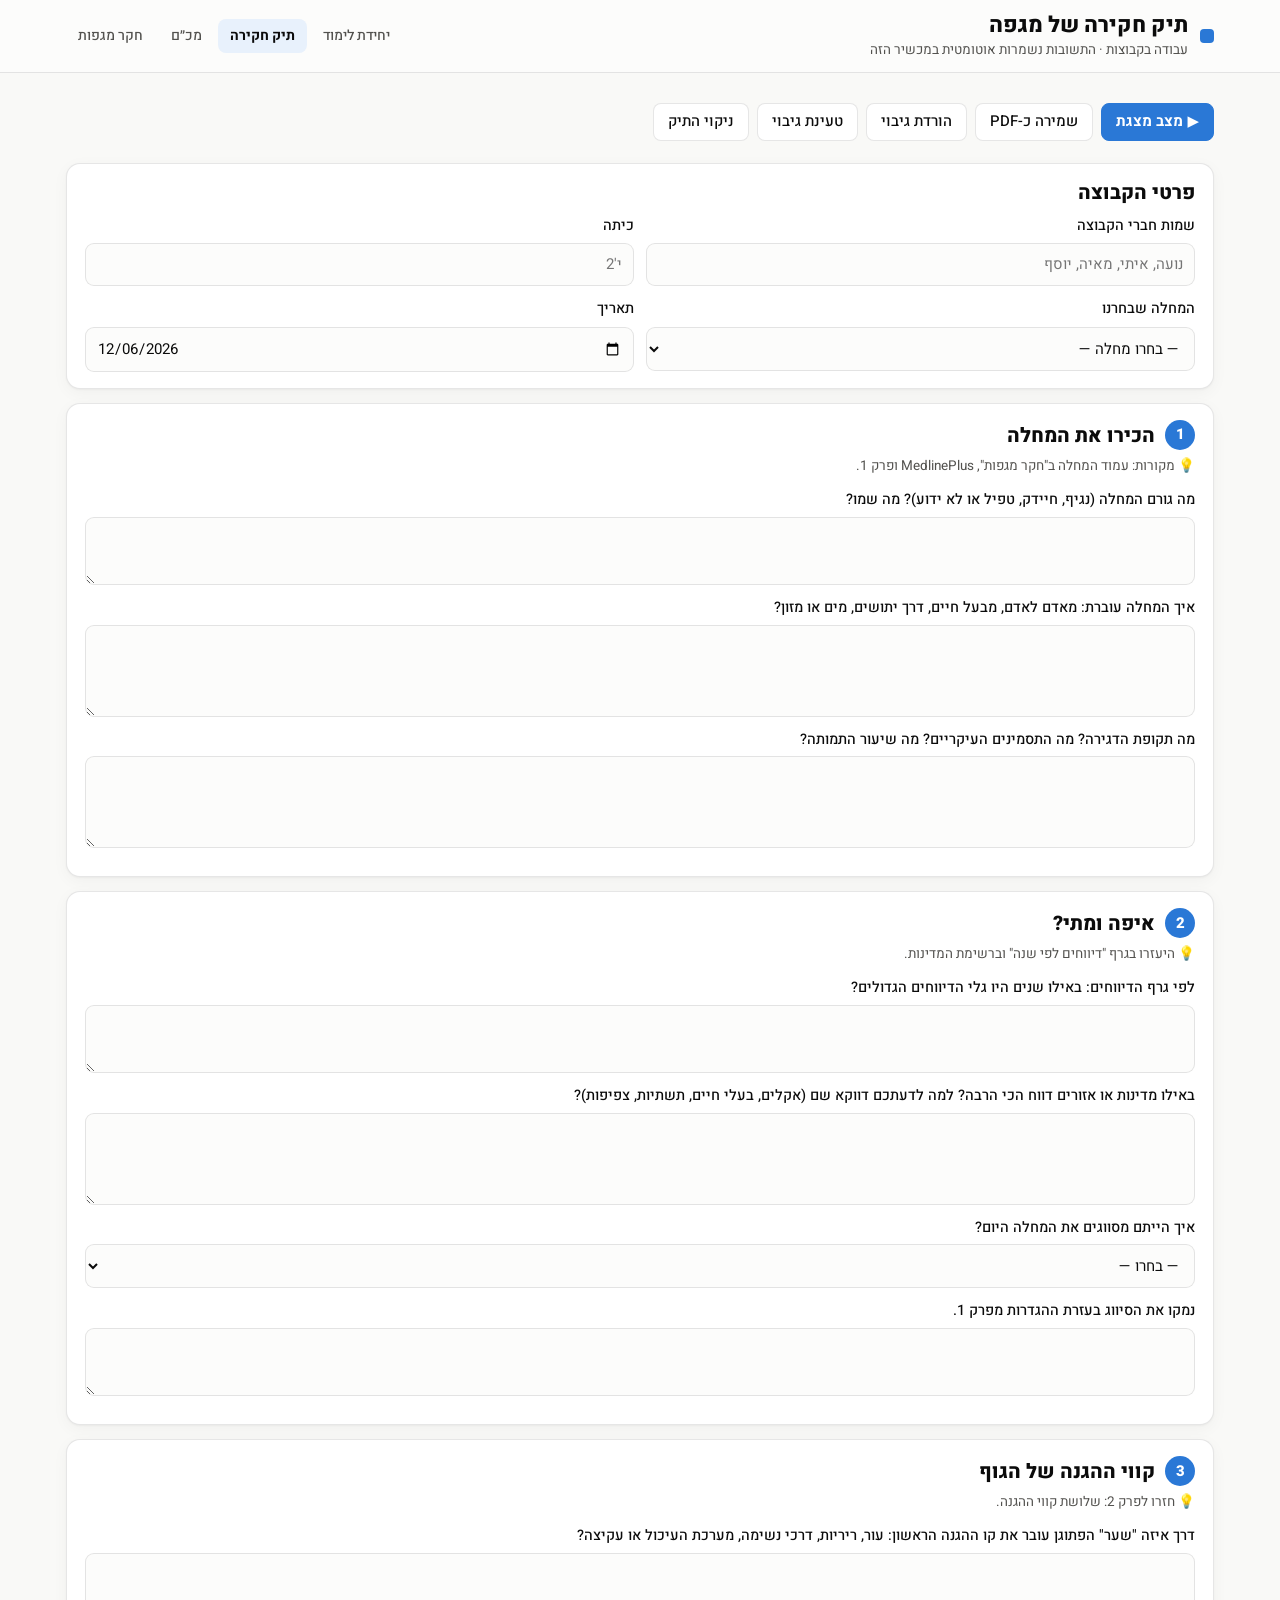
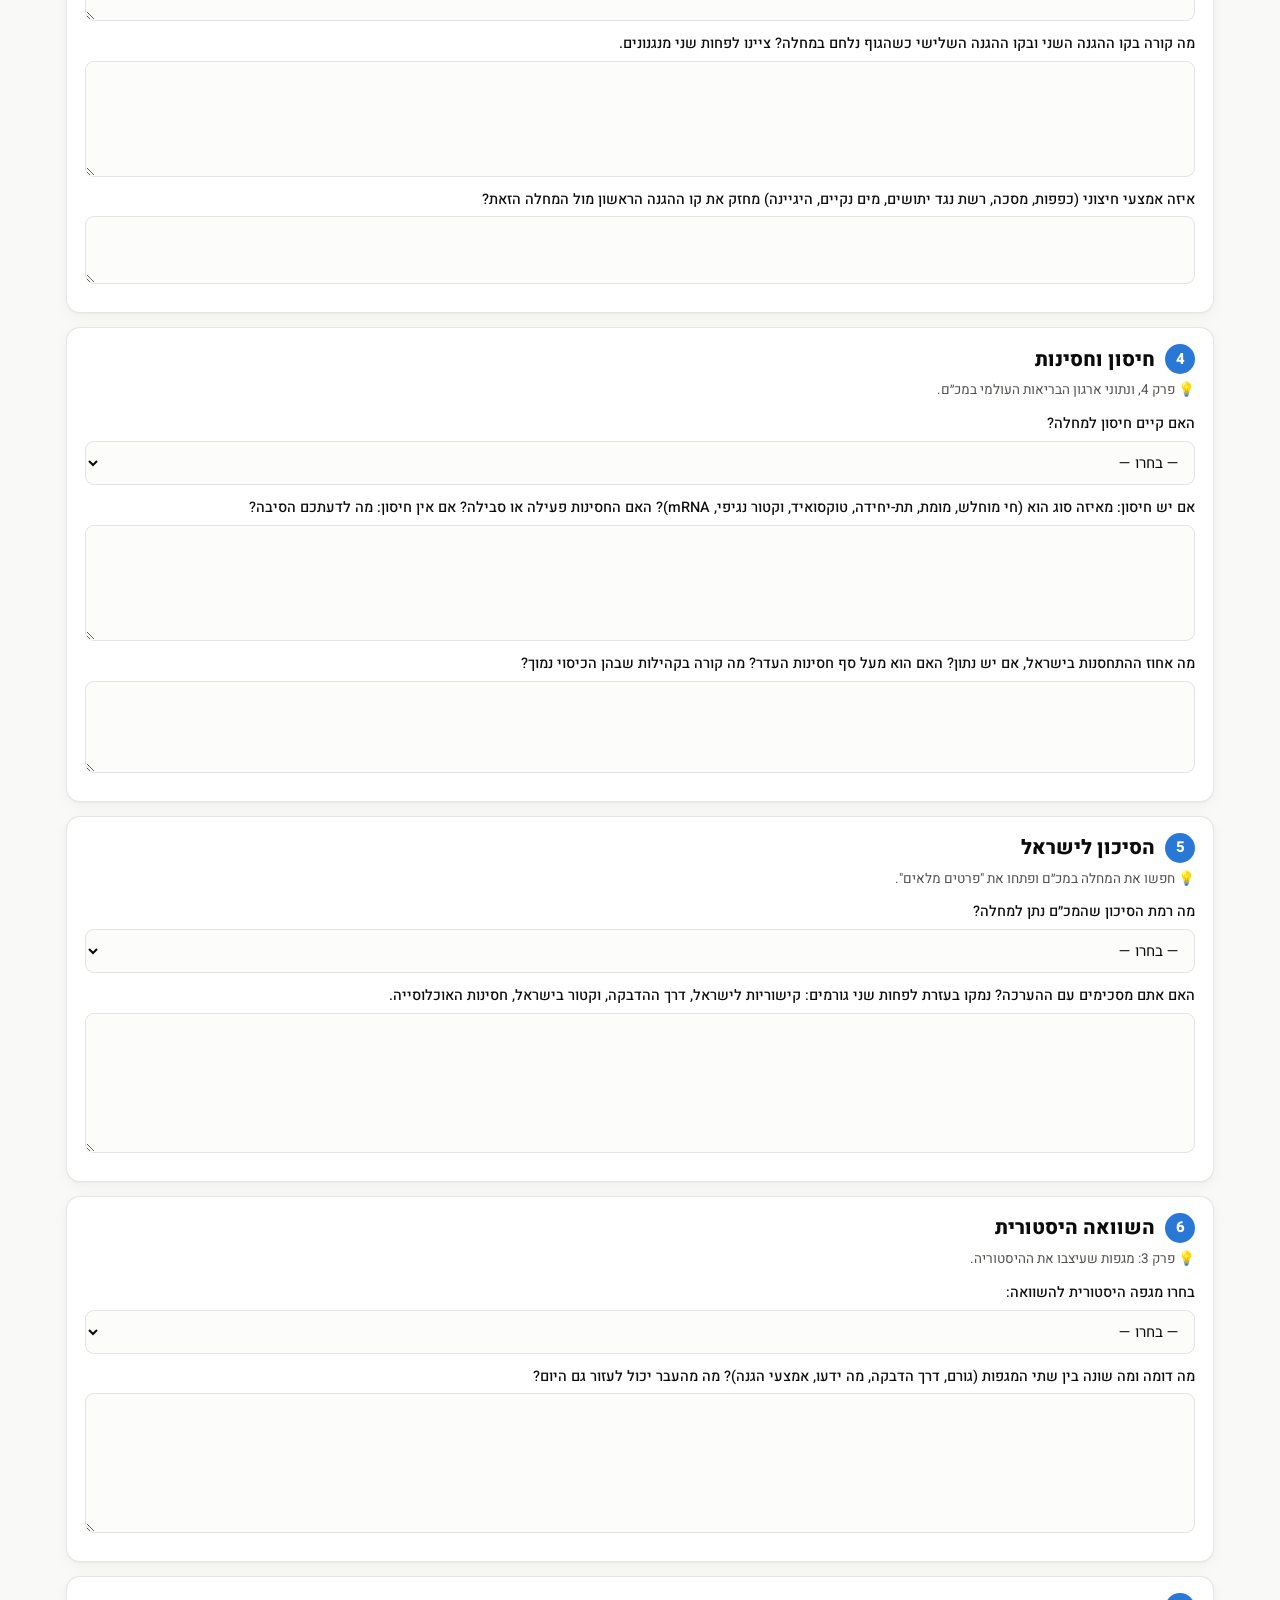
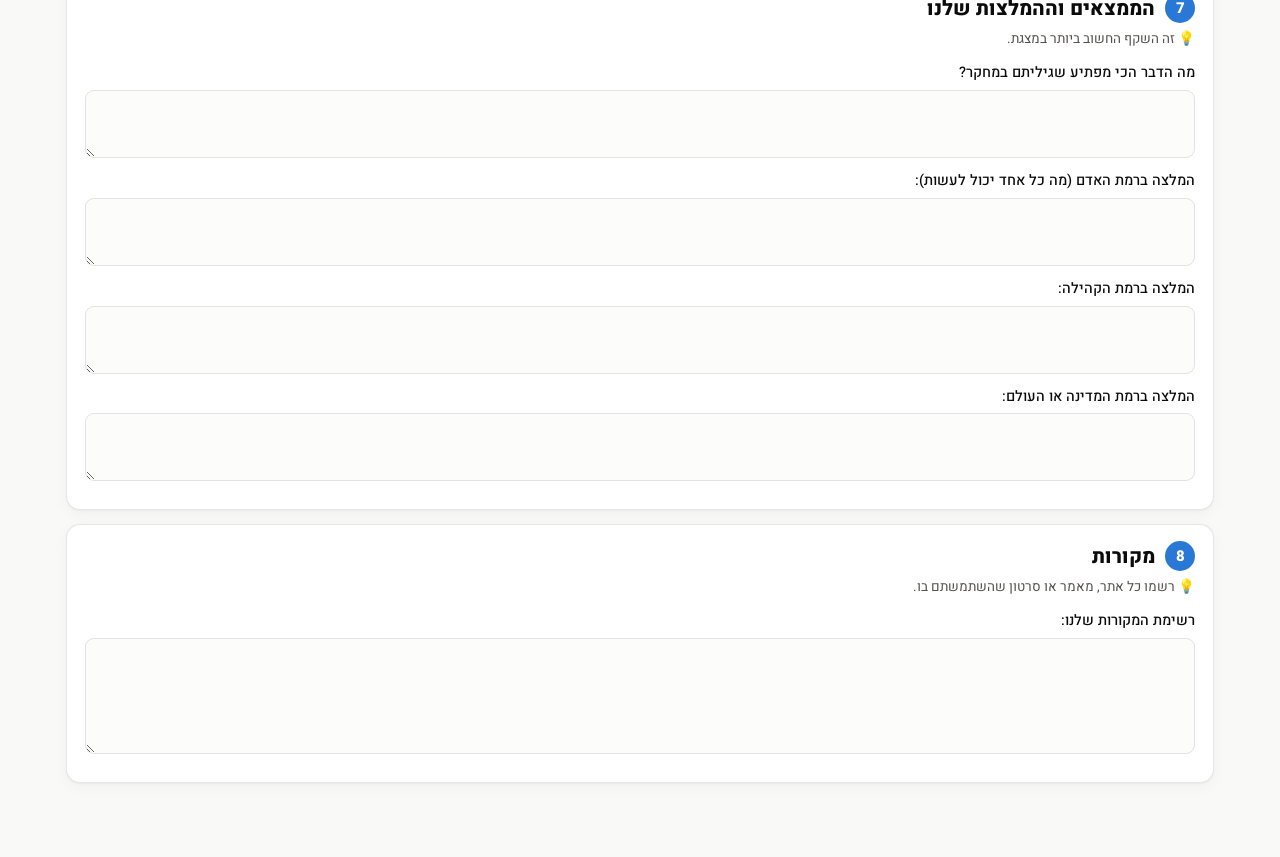
==== learn/research.html @ 5ce933da "Outbreak radar and learning unit on epidemics and vaccines Static site for GitHub Pages: live WHO ou" ====
<!doctype html>
<html lang="he" dir="rtl">
<head>
<meta charset="utf-8">
<meta name="viewport" content="width=device-width, initial-scale=1">
<title>תיק חקירה של מגפה</title>
<link rel="preconnect" href="https://fonts.googleapis.com">
<link href="https://fonts.googleapis.com/css2?family=Heebo:wght@400;500;700;800&display=swap" rel="stylesheet">
<link rel="stylesheet" href="../assets/style.css">
<link rel="stylesheet" href="learn.css">
<link rel="stylesheet" href="research.css">
</head>
<body>
<header class="top no-print">
  <div class="wrap top-in">
    <div class="brand">
      <span class="dot-learn" aria-hidden="true"></span>
      <div>
        <h1>תיק חקירה של מגפה</h1>
        <p class="sub">עבודה בקבוצות · התשובות נשמרות אוטומטית במכשיר הזה</p>
      </div>
    </div>
    <nav class="nav" aria-label="ניווט">
      <a href="index.html">יחידת לימוד</a>
      <a href="research.html" aria-current="page">תיק חקירה</a>
      <a href="../index.html">מכ״ם</a>
      <a href="../disease.html">חקר מגפות</a>
    </nav>
  </div>
</header>

<main class="wrap research no-print" id="form-view">
  <div class="toolbar">
    <button class="btn btn-primary" type="button" id="present">▶ מצב מצגת</button>
    <button class="btn" type="button" id="pdf">שמירה כ-PDF</button>
    <button class="btn" type="button" id="backup">הורדת גיבוי</button>
    <label class="btn" for="restore">טעינת גיבוי</label><input type="file" id="restore" accept=".json" hidden>
    <button class="btn" type="button" id="clear">ניקוי התיק</button>
    <span id="saved" class="muted" aria-live="polite"></span>
  </div>

  <section class="r-card group">
    <h2>פרטי הקבוצה</h2>
    <div class="grid2">
      <label>שמות חברי הקבוצה<input data-f="names" type="text" placeholder="נועה, איתי, מאיה, יוסף"></label>
      <label>כיתה<input data-f="cls" type="text" placeholder="י'2"></label>
      <label>המחלה שבחרנו<select data-f="disease" id="disease"><option value="">— בחרו מחלה —</option></select></label>
      <label>תאריך<input data-f="date" type="date"></label>
    </div>
    <div id="dataPanel" class="data-panel" hidden></div>
  </section>

  <div id="sections"></div>
</main>

<!-- slide deck (presentation + PDF) -->
<div id="deck" class="deck" hidden>
  <div class="deck-bar no-print">
    <button type="button" id="prev" class="btn">→ הקודם</button>
    <span id="counter"></span>
    <button type="button" id="next" class="btn">הבא ←</button>
    <button type="button" id="exit" class="btn">✕ יציאה</button>
  </div>
  <div id="slides"></div>
</div>

<script src="../assets/core.js"></script>
<script src="research.js"></script>
</body>
</html>
---- assets/style.css ----
:root {
  --page: #f9f9f7; --surface: #fcfcfb; --card: #ffffff;
  --ink: #0b0b0b; --ink-2: #52514e; --muted: #77756f;
  --grid: #e1e0d9; --axis: #c3c2b7; --border: rgba(11,11,11,.10);
  --accent: #2a78d6; --accent-soft: #e8f1fc;
  --good: #0ca30c; --warning: #fab219; --serious: #ec835a; --critical: #d03b3b;
  --good-ink: #006300; --warning-ink: #8a5a00; --serious-ink: #a8431c; --critical-ink: #b02a2a;
  --shadow: 0 1px 2px rgba(0,0,0,.04), 0 4px 16px rgba(0,0,0,.04);
  color-scheme: light;
}
@media (prefers-color-scheme: dark) {
  :root:not([data-theme="light"]) {
    --page: #0d0d0d; --surface: #1a1a19; --card: #161615;
    --ink: #f0efec; --ink-2: #c3c2b7; --muted: #9a988f;
    --grid: #2c2c2a; --axis: #383835; --border: rgba(255,255,255,.10);
    --accent: #3987e5; --accent-soft: #15253a;
    --good-ink: #3fc23f; --warning-ink: #fab219; --serious-ink: #ec835a; --critical-ink: #f06a6a;
    --shadow: none; color-scheme: dark;
  }
}
:root[data-theme="dark"] {
  --page: #0d0d0d; --surface: #1a1a19; --card: #161615;
  --ink: #f0efec; --ink-2: #c3c2b7; --muted: #9a988f;
  --grid: #2c2c2a; --axis: #383835; --border: rgba(255,255,255,.10);
  --accent: #3987e5; --accent-soft: #15253a;
  --good-ink: #3fc23f; --warning-ink: #fab219; --serious-ink: #ec835a; --critical-ink: #f06a6a;
  --shadow: none; color-scheme: dark;
}

* { box-sizing: border-box; }
html { -webkit-text-size-adjust: 100%; }
body { margin: 0; background: var(--page); color: var(--ink); font: 15px/1.55 Heebo, system-ui, sans-serif; }
a { color: var(--accent); }
.wrap { max-width: 1180px; margin: 0 auto; padding: 0 16px; }
.muted { color: var(--muted); }
.ltr { direction: ltr; text-align: left; unicode-bidi: isolate; }
h1, h2, h3 { margin: 0; line-height: 1.25; }
h2 { font-size: 20px; font-weight: 800; }

/* header */
.top { background: var(--surface); border-bottom: 1px solid var(--border); position: sticky; top: 0; z-index: 5; }
.top-in { display: flex; align-items: center; justify-content: space-between; gap: 12px; padding-block: 12px; flex-wrap: wrap; }
.brand { display: flex; gap: 12px; align-items: center; }
.brand h1 { font-size: 22px; font-weight: 800; }
.sub { margin: 0; color: var(--ink-2); font-size: 13.5px; }
.pulse { width: 12px; height: 12px; border-radius: 50%; background: var(--critical); flex: none; box-shadow: 0 0 0 0 rgba(208,59,59,.5); animation: pulse 2s infinite; }
@keyframes pulse { 70% { box-shadow: 0 0 0 10px rgba(208,59,59,0); } 100% { box-shadow: 0 0 0 0 rgba(208,59,59,0); } }
@media (prefers-reduced-motion: reduce) { .pulse { animation: none; } }
.top-actions { display: flex; align-items: center; gap: 10px; font-size: 13px; }
.btn { font: inherit; font-weight: 500; border: 1px solid var(--border); background: var(--card); color: var(--ink); padding: 6px 14px; border-radius: 8px; cursor: pointer; }
.btn:hover { background: var(--accent-soft); }

/* blocks */
.block { margin: 32px 0; }
.block-head { display: flex; flex-direction: column; gap: 8px; margin-bottom: 14px; }
.block-head p { margin: 0; font-size: 13.5px; }
.filters { display: flex; flex-wrap: wrap; gap: 8px; align-items: center; }
.seg { display: inline-flex; border: 1px solid var(--border); border-radius: 8px; overflow: hidden; background: var(--card); }
.seg button { font: inherit; font-size: 13px; border: 0; background: none; color: var(--ink-2); padding: 6px 12px; cursor: pointer; }
.seg button + button { border-inline-start: 1px solid var(--border); }
.seg button.on { background: var(--accent-soft); color: var(--ink); font-weight: 700; }
#q { font: inherit; font-size: 13px; padding: 6px 10px; border-radius: 8px; border: 1px solid var(--border); background: var(--card); color: var(--ink); min-width: 0; flex: 1 1 180px; max-width: 280px; }

/* hero */
.hero { margin-top: 24px; background: var(--card); border: 1px solid var(--border); border-radius: 16px; box-shadow: var(--shadow); padding: 22px; }
.hero-tag { font-size: 12.5px; font-weight: 700; color: var(--critical-ink); letter-spacing: .02em; }
.hero h2 { font-size: 28px; margin: 4px 0 2px; }
.hero .where { color: var(--ink-2); font-size: 15px; }
.qa { display: grid; grid-template-columns: repeat(3, 1fr); gap: 14px; margin-top: 18px; }
.qa > div { background: var(--surface); border: 1px solid var(--border); border-radius: 12px; padding: 14px; }
.qa h3 { font-size: 13px; color: var(--muted); font-weight: 500; margin-bottom: 6px; }
.qa .big { font-size: 18px; font-weight: 700; margin-bottom: 4px; }
.qa p { margin: 0; font-size: 14px; color: var(--ink-2); }
.hero-foot { margin-top: 14px; display: flex; gap: 14px; flex-wrap: wrap; font-size: 13.5px; }
@media (max-width: 760px) { .qa { grid-template-columns: 1fr; } .hero h2 { font-size: 23px; } }

/* risk badge (status color always paired with icon + label) */
.risk { display: inline-flex; align-items: center; gap: 6px; font-weight: 700; font-size: 13px; padding: 2px 10px 2px 8px; border-radius: 999px; border: 1px solid var(--border); background: var(--surface); white-space: nowrap; }
.risk i { width: 10px; height: 10px; border-radius: 50%; display: inline-block; font-style: normal; }
.r0 i { background: var(--good); } .r0 { color: var(--good-ink); }
.r1 i { background: var(--warning); } .r1 { color: var(--warning-ink); }
.r2 i { background: var(--serious); } .r2 { color: var(--serious-ink); }
.r3 i { background: var(--critical); } .r3 { color: var(--critical-ink); }
.risk.lg { font-size: 15px; padding: 4px 14px 4px 10px; }
.risk.lg i { width: 12px; height: 12px; }

/* cards */
.grid { display: grid; grid-template-columns: repeat(auto-fill, minmax(300px, 1fr)); gap: 14px; }
.card { background: var(--card); border: 1px solid var(--border); border-radius: 14px; padding: 16px; box-shadow: var(--shadow); cursor: pointer; text-align: start; font: inherit; color: inherit; display: flex; flex-direction: column; gap: 10px; transition: border-color .15s; }
.card:hover, .card:focus-visible { border-color: var(--accent); outline: none; }
.card-top { display: flex; justify-content: space-between; align-items: flex-start; gap: 8px; }
.card h3 { font-size: 17px; font-weight: 700; }
.card .loc { font-size: 13.5px; color: var(--ink-2); }
.meters { display: grid; grid-template-columns: auto 1fr; gap: 4px 10px; align-items: center; font-size: 12.5px; color: var(--ink-2); }
.meter { display: flex; gap: 2px; }
.meter span { flex: 1; height: 6px; border-radius: 3px; background: var(--grid); }
.meter span.f { background: var(--ink-2); }
.tags { display: flex; flex-wrap: wrap; gap: 6px; }
.tag { font-size: 12px; padding: 2px 8px; border-radius: 6px; background: var(--surface); border: 1px solid var(--border); color: var(--ink-2); }
.tag.vac-none { color: var(--critical-ink); }
.tag.vac-yes { color: var(--good-ink); }
.card-foot { display: flex; justify-content: space-between; font-size: 12.5px; color: var(--muted); margin-top: auto; }
.empty { padding: 30px; text-align: center; color: var(--muted); grid-column: 1 / -1; }

/* immunity */
.imm-grid { display: grid; grid-template-columns: repeat(auto-fill, minmax(260px, 1fr)); gap: 14px; }
.imm { background: var(--card); border: 1px solid var(--border); border-radius: 14px; padding: 14px 16px; box-shadow: var(--shadow); }
.imm h3 { font-size: 14px; font-weight: 500; color: var(--ink-2); }
.imm .val { font-size: 30px; font-weight: 800; line-height: 1.1; margin: 6px 0 0; }
.imm .val small { font-size: 13px; font-weight: 400; color: var(--muted); }
.imm .cmp { font-size: 12.5px; color: var(--muted); }
.imm svg { width: 100%; height: 56px; display: block; margin-top: 8px; overflow: visible; }
.imm .na { color: var(--muted); font-size: 13px; margin-top: 10px; }

/* covid */
.covid { display: grid; grid-template-columns: repeat(4, 1fr) ; gap: 14px; }
.stat { background: var(--card); border: 1px solid var(--border); border-radius: 14px; padding: 14px 16px; box-shadow: var(--shadow); }
.stat h3 { font-size: 13px; color: var(--muted); font-weight: 500; }
.stat .val { font-size: 24px; font-weight: 800; margin-top: 4px; }
.stat .cmp { font-size: 12.5px; color: var(--muted); }
.covid .chart { grid-column: 1 / -1; background: var(--card); border: 1px solid var(--border); border-radius: 14px; padding: 14px 16px; box-shadow: var(--shadow); }
.covid .chart svg { width: 100%; height: 160px; display: block; overflow: visible; }
@media (max-width: 760px) { .covid { grid-template-columns: 1fr 1fr; } }

/* method */
.method { background: var(--card); border: 1px solid var(--border); border-radius: 14px; padding: 18px 20px; }
.method ol { padding-inline-start: 20px; }
.method li { margin-bottom: 6px; }

/* dialog */
dialog { border: 0; padding: 0; border-radius: 16px; background: var(--card); color: var(--ink); width: min(820px, calc(100vw - 24px)); max-height: calc(100vh - 40px); box-shadow: 0 20px 60px rgba(0,0,0,.3); }
dialog::backdrop { background: rgba(0,0,0,.45); }
.dlg { padding: 22px; position: relative; }
.close { position: absolute; top: 10px; left: 12px; font-size: 26px; background: none; border: 0; color: var(--muted); cursor: pointer; line-height: 1; }
.dlg h2 { font-size: 24px; padding-left: 30px; }
.dlg h4 { margin: 18px 0 6px; font-size: 15px; }
.facts { display: grid; grid-template-columns: repeat(auto-fit, minmax(170px, 1fr)); gap: 10px; margin-top: 14px; }
.facts > div { background: var(--surface); border: 1px solid var(--border); border-radius: 10px; padding: 10px 12px; font-size: 13.5px; }
.facts b { display: block; font-size: 12px; color: var(--muted); font-weight: 500; }
.factor-row { display: grid; grid-template-columns: 140px 1fr 44px; gap: 10px; align-items: center; font-size: 13px; margin: 6px 0; }
.bar { height: 8px; background: var(--grid); border-radius: 4px; overflow: hidden; }
.bar > span { display: block; height: 100%; background: var(--accent); border-radius: 4px; }
.en-box { background: var(--surface); border: 1px solid var(--border); border-radius: 10px; padding: 12px 14px; font-size: 14px; }
.en-box h3 { font-size: 15px; margin: 12px 0 4px; }
.en-box p, .en-box ul { margin: 6px 0; }

.tip { position: fixed; pointer-events: none; z-index: 50; background: var(--ink); color: var(--page); font-size: 12.5px; padding: 6px 9px; border-radius: 6px; white-space: nowrap; }
.skeleton { height: 140px; border-radius: 14px; background: linear-gradient(90deg, var(--grid) 0%, var(--surface) 50%, var(--grid) 100%); background-size: 200% 100%; animation: sk 1.4s infinite; opacity: .6; }
.skeleton.tall { height: 220px; }
@keyframes sk { to { background-position: -200% 0; } }
.warn-line { font-size: 12.5px; color: var(--warning-ink); margin-top: 6px; }

/* nav */
.nav { display: flex; gap: 4px; flex-wrap: wrap; }
.nav a { text-decoration: none; color: var(--ink-2); font-weight: 500; font-size: 14px; padding: 6px 12px; border-radius: 8px; }
.nav a:hover { background: var(--accent-soft); color: var(--ink); }
.nav a[aria-current="page"] { background: var(--accent-soft); color: var(--ink); font-weight: 700; }
a.btn { display: inline-block; text-decoration: none; }
@media (max-width: 760px) { .top { position: static; } }

/* epidemic explorer */
.chips { display: flex; flex-direction: column; gap: 10px; }
.chip-group { display: flex; flex-wrap: wrap; gap: 6px; align-items: center; }
.chip-group > .muted { font-size: 13px; min-width: 130px; }
.chip { text-decoration: none; font-size: 13.5px; padding: 5px 12px; border-radius: 999px; border: 1px solid var(--border); background: var(--card); color: var(--ink); }
.chip:hover { border-color: var(--accent); }
.chip.on { background: var(--accent); border-color: var(--accent); color: #fff; font-weight: 700; }
.panel { background: var(--card); border: 1px solid var(--border); border-radius: 14px; padding: 14px 16px; box-shadow: var(--shadow); }
.panel-h { font-size: 15px; margin-bottom: 8px; }
.years { width: 100%; height: 170px; display: block; overflow: visible; }
.two-col { display: grid; grid-template-columns: 1fr 2fr; gap: 14px; margin: 14px 0 32px; }
@media (max-width: 760px) { .two-col { grid-template-columns: 1fr; } .chip-group > .muted { min-width: 100%; } }
.rank { margin: 0; padding-inline-start: 22px; }
.rank li { padding: 3px 0; }
.rank li { display: list-item; }
.rank li span { display: inline-block; width: calc(100% - 40px); }
.reports { list-style: none; margin: 0; padding: 0; max-height: 360px; overflow: auto; }
.reports li { display: flex; justify-content: space-between; gap: 10px; padding: 6px 0; border-bottom: 1px solid var(--grid); font-size: 13.5px; }
.reports li .muted { white-space: nowrap; }
---- learn/learn.css ----
:root { --s1: #2a78d6; --s2: #eb6834; --good-t: #006300; --bad-t: #b02a2a; --l1: #e8f1fc; --l2: #fdf0e6; --l3: #eaf6ea; }
@media (prefers-color-scheme: dark) { :root:not([data-theme="light"]) { --s1: #3987e5; --s2: #f07a45; --good-t: #3fc23f; --bad-t: #f06a6a; --l1: #15253a; --l2: #33200f; --l3: #142a14; } }
:root[data-theme="dark"] { --s1: #3987e5; --s2: #f07a45; --good-t: #3fc23f; --bad-t: #f06a6a; --l1: #15253a; --l2: #33200f; --l3: #142a14; }

.dot-learn { width: 14px; height: 14px; border-radius: 4px; background: var(--accent); flex: none; }
.btn-primary { background: var(--accent); color: #fff; border-color: var(--accent); font-weight: 700; }
.btn-primary:hover { background: var(--accent); filter: brightness(1.08); }
.good { color: var(--good-t); } .bad { color: var(--bad-t); }

.learn-layout { display: grid; grid-template-columns: 220px 1fr; gap: 32px; align-items: start; }
.toc { position: sticky; top: 90px; margin-top: 28px; background: var(--card); border: 1px solid var(--border); border-radius: 14px; padding: 14px 16px; }
.toc ol { margin: 0; padding-inline-start: 20px; }
.toc li { padding: 5px 0; font-size: 14px; }
.toc a { color: var(--ink); text-decoration: none; }
.toc a:hover { color: var(--accent); }
.prog { font-size: 11.5px; color: var(--muted); margin-inline-start: 6px; }
.prog.done { color: var(--good-t); font-weight: 700; }
@media (max-width: 860px) { .learn-layout { grid-template-columns: 1fr; gap: 0; } .toc { position: static; } }

.lesson { min-width: 0; padding-bottom: 60px; }
.lesson p, .lesson li { font-size: 16px; line-height: 1.7; }
.lead { font-size: 18px !important; margin-top: 28px; }
.intro { margin-bottom: 8px; }
.defense-strip { display: grid; grid-template-columns: repeat(4, 1fr); gap: 0; border: 1px solid var(--border); border-radius: 12px; overflow: hidden; background: var(--card); }
.defense-strip > div { padding: 12px; display: flex; flex-direction: column; gap: 2px; border-inline-start: 1px solid var(--border); }
.defense-strip > div:first-child { border-inline-start: 0; }
.defense-strip b { font-size: 16px; } .defense-strip span { font-size: 13px; color: var(--ink-2); }
@media (max-width: 600px) { .defense-strip { grid-template-columns: 1fr 1fr; } .defense-strip > div:nth-child(3) { border-inline-start: 0; } .defense-strip > div:nth-child(n+3) { border-top: 1px solid var(--border); } }

.chapter { padding-top: 40px; scroll-margin-top: 70px; }
.chapter + .chapter { border-top: 1px solid var(--grid); margin-top: 24px; }
.ch-num { color: var(--accent); font-weight: 700; font-size: 13px; }
.chapter h2 { font-size: 28px; margin: 2px 0 12px; }
.chapter h3 { font-size: 19px; margin: 26px 0 10px; }
.note { background: var(--accent-soft); border-radius: 10px; padding: 10px 14px; }

.scale { display: flex; flex-direction: column; gap: 6px; margin: 14px 0; }
.scale-row { display: grid; grid-template-columns: 140px 1fr 220px; gap: 12px; align-items: center; background: var(--card); border: 1px solid var(--border); border-radius: 10px; padding: 8px 12px; }
.scale-row p { margin: 0; font-size: 14.5px !important; }
.scale-row .lv { font-weight: 800; }
.scale-row:nth-child(1) .lv { color: var(--ink-2); }
.scale-row:nth-child(n+4) .lv { color: var(--bad-t); }
.scale-row .ex { font-size: 13px; color: var(--muted); }
@media (max-width: 700px) { .scale-row { grid-template-columns: 1fr; gap: 2px; } }

.cards3 { display: grid; grid-template-columns: repeat(3, 1fr); gap: 12px; }
.card-s { background: var(--card); border: 1px solid var(--border); border-radius: 12px; padding: 14px; }
.card-s p { font-size: 14.5px !important; margin: 6px 0 0; }
@media (max-width: 700px) { .cards3 { grid-template-columns: 1fr; } }

.sim { background: var(--card); border: 1px solid var(--border); border-radius: 14px; padding: 16px 18px; margin: 22px 0; box-shadow: var(--shadow); }
.sim h3 { margin-top: 0; }
.sim-ctrl { display: flex; flex-wrap: wrap; gap: 18px; align-items: end; }
.sim-ctrl label { display: flex; flex-direction: column; gap: 6px; font-size: 14px; flex: 1 1 220px; }
.sim-ctrl select, .sim-ctrl input[type=range] { font: inherit; padding: 6px; border-radius: 8px; border: 1px solid var(--border); background: var(--surface); color: var(--ink); width: 100%; accent-color: var(--accent); }
.sim-out { display: grid; grid-template-columns: repeat(3, 1fr); gap: 10px; margin: 14px 0; }
.sim-out > div { background: var(--surface); border-radius: 10px; padding: 8px 12px; display: flex; flex-direction: column; }
.sim-out span { font-size: 12.5px; } .sim-out b { font-size: 22px; }
.sim-bars .sb { display: grid; grid-template-columns: 56px 1fr 90px; gap: 10px; align-items: center; font-size: 13px; margin: 3px 0; }
.sb-bar { height: 14px; background: var(--grid); border-radius: 4px; overflow: hidden; }
.sb-bar i { display: block; height: 100%; background: var(--accent); border-radius: 4px; transition: width .25s; }
.sb-v { text-align: left; font-variant-numeric: tabular-nums; direction: ltr; }
.sim-msg { font-weight: 700; margin: 8px 0 0; font-size: 14.5px !important; }
.formula { font-size: 13px !important; color: var(--muted); margin: 8px 0 0; }
.resp { width: 100%; height: auto; display: block; direction: ltr; }
.legend { display: flex; gap: 18px; flex-wrap: wrap; font-size: 13px; color: var(--ink-2); margin-top: 6px; }
.sw { display: inline-block; width: 18px; height: 3px; border-radius: 2px; vertical-align: middle; margin-inline-end: 6px; }
.sw.a { background: var(--s1); } .sw.b { background: var(--s2); }

.lines { display: flex; flex-direction: column; gap: 12px; }
.line { border-radius: 14px; padding: 14px 18px; border: 1px solid var(--border); }
.l1 { background: var(--l1); } .l2 { background: var(--l2); } .l3 { background: var(--l3); }
.line-h { display: flex; align-items: center; gap: 10px; flex-wrap: wrap; }
.line-h span { width: 30px; height: 30px; border-radius: 50%; background: var(--ink); color: var(--page); display: grid; place-items: center; font-weight: 800; }
.line-h h3 { margin: 0; font-size: 18px; } .line-h em { font-style: normal; font-size: 12.5px; color: var(--ink-2); }
.line ul { margin: 6px 0; } .line p { margin: 6px 0; }
.ex-line { font-size: 14px !important; color: var(--ink-2); }

.matrix { width: 100%; border-collapse: separate; border-spacing: 0; background: var(--card); border: 1px solid var(--border); border-radius: 12px; overflow: hidden; font-size: 14.5px; }
.matrix th, .matrix td { padding: 10px 12px; border-bottom: 1px solid var(--grid); text-align: start; vertical-align: top; }
.matrix thead th { background: var(--surface); }
.matrix tbody th { width: 34%; } .matrix th small { display: block; font-weight: 400; color: var(--ink-2); font-size: 12.5px; margin-top: 2px; }
.matrix tr:last-child > * { border-bottom: 0; }

.vtypes { display: grid; grid-template-columns: repeat(auto-fill, minmax(240px, 1fr)); gap: 12px; }
.vt { background: var(--card); border: 1px solid var(--border); border-radius: 12px; padding: 14px; display: flex; flex-direction: column; gap: 6px; }
.vt b { font-size: 16px; } .vt p { margin: 0; font-size: 14px !important; line-height: 1.6 !important; }
.vt span { margin-top: auto; font-size: 12.5px; color: var(--accent); font-weight: 500; }
.live-box { background: var(--card); border: 1px solid var(--border); border-radius: 12px; padding: 14px; }
.live-row { display: flex; flex-wrap: wrap; gap: 10px; margin-top: 8px; }
.live-row > div { background: var(--surface); border-radius: 10px; padding: 8px 12px; display: flex; flex-direction: column; min-width: 150px; }
.live-row span { font-size: 12.5px; color: var(--ink-2); } .live-row b { font-size: 22px; } .live-row small { color: var(--muted); }

.timeline { display: flex; flex-direction: column; gap: 0; position: relative; }
.tl { display: grid; grid-template-columns: 110px 1fr; gap: 16px; position: relative; padding-bottom: 16px; }
.tl::before { content: ""; position: absolute; inset-inline-start: 108px; top: 6px; bottom: 0; width: 2px; background: var(--grid); }
.tl-y { font-weight: 800; color: var(--accent); font-size: 14px; padding-top: 14px; }
.tl-b { background: var(--card); border: 1px solid var(--border); border-radius: 12px; padding: 12px 16px; position: relative; }
.tl-b::before { content: ""; position: absolute; inset-inline-start: -14px; top: 18px; width: 10px; height: 10px; border-radius: 50%; background: var(--accent); }
.tl-b h3 { margin: 0 0 6px; font-size: 18px; }
.tl dl { display: grid; grid-template-columns: 130px 1fr; gap: 4px 12px; margin: 0; font-size: 14px; }
.tl dt { color: var(--muted); } .tl dd { margin: 0; }
.tl-f { display: flex; justify-content: space-between; align-items: center; margin-top: 8px; font-size: 13.5px; flex-wrap: wrap; gap: 6px; }
@media (max-width: 600px) { .tl { grid-template-columns: 1fr; gap: 4px; } .tl::before, .tl-b::before { display: none; } .tl-y { padding-top: 0; } .tl dl { grid-template-columns: 1fr; } .tl dt { margin-top: 4px; } }

.quiz { margin-top: 28px; background: var(--card); border: 1px solid var(--border); border-radius: 14px; padding: 16px 18px; box-shadow: var(--shadow); }
.quiz-h { display: flex; justify-content: space-between; align-items: baseline; }
.quiz-h h3 { margin: 0 0 8px; }
.score { font-weight: 700; color: var(--accent); }
.qq { border: 0; border-top: 1px solid var(--grid); margin: 0; padding: 14px 0; }
.qq legend { font-weight: 500; font-size: 15.5px; padding: 0; display: flex; gap: 8px; float: right; width: 100%; margin-bottom: 8px; }
.qq .opts { clear: both; }
.qn { flex: none; width: 24px; height: 24px; border-radius: 50%; background: var(--accent-soft); display: grid; place-items: center; font-size: 13px; font-weight: 700; }
.opts { display: grid; grid-template-columns: 1fr 1fr; gap: 8px; }
@media (max-width: 600px) { .opts { grid-template-columns: 1fr; } }
.opt { font: inherit; font-size: 14.5px; text-align: start; padding: 10px 12px; border-radius: 10px; border: 1px solid var(--border); background: var(--surface); color: var(--ink); cursor: pointer; min-height: 44px; }
.opt:hover:not(:disabled) { border-color: var(--accent); }
.opt:disabled { cursor: default; opacity: .75; }
.opt.right { border: 2px solid var(--good); background: color-mix(in srgb, var(--good) 12%, var(--surface)); opacity: 1; }
.opt.right::before { content: "✓ "; color: var(--good-t); font-weight: 800; }
.opt.wrong { border: 2px solid var(--critical); opacity: 1; }
.opt.wrong::before { content: "✗ "; color: var(--bad-t); font-weight: 800; }
.why { margin-top: 8px; padding: 8px 12px; border-radius: 8px; font-size: 14px; background: var(--surface); }
.why.ok b { color: var(--good-t); } .why.no b { color: var(--bad-t); }
.reset { margin-top: 6px; font-size: 13px; }
.steps li { margin-bottom: 6px; }
---- learn/research.css ----
.research { padding-bottom: 60px; }
.toolbar { display: flex; flex-wrap: wrap; gap: 8px; align-items: center; margin: 22px 0 14px; position: sticky; top: 64px; z-index: 4; background: var(--page); padding: 8px 0; }
@media (max-width: 760px) { .toolbar { top: 0; } }
.toolbar label.btn { cursor: pointer; }
.r-card { background: var(--card); border: 1px solid var(--border); border-radius: 14px; padding: 16px 18px; margin-bottom: 14px; box-shadow: var(--shadow); }
.r-card h2 { font-size: 20px; }
.r-head { display: flex; align-items: center; gap: 10px; }
.r-n { width: 30px; height: 30px; border-radius: 50%; background: var(--accent); color: #fff; display: inline-grid; place-items: center; font-weight: 800; flex: none; font-size: 15px; }
.hint { font-size: 13.5px; color: var(--ink-2); margin: 6px 0 10px; }
.grid2 { display: grid; grid-template-columns: 1fr 1fr; gap: 12px; margin-top: 10px; }
@media (max-width: 640px) { .grid2 { grid-template-columns: 1fr; } }
.grid2 label, .fld { display: flex; flex-direction: column; gap: 6px; font-size: 14.5px; font-weight: 500; }
.fld { margin: 12px 0; }
.fld span { line-height: 1.5; }
.research input, .research select, .research textarea { font: inherit; font-weight: 400; font-size: 15px; padding: 9px 11px; border-radius: 9px; border: 1px solid var(--border); background: var(--surface); color: var(--ink); width: 100%; }
.research textarea { resize: vertical; line-height: 1.6; }
.research input:focus, .research select:focus, .research textarea:focus { outline: 2px solid var(--accent); outline-offset: 0; }
.data-panel { margin-top: 14px; background: var(--accent-soft); border-radius: 10px; padding: 12px 14px; }
.data-panel p { margin: 6px 0 0; font-size: 13.5px; }
.dp-links { display: flex; gap: 8px; flex-wrap: wrap; margin-top: 8px; }

/* ---------------- slide deck */
.deck[hidden] { display: none; }
.deck { position: fixed; inset: 0; z-index: 100; background: #0f1724; display: flex; flex-direction: column; }
.deck-bar { display: flex; gap: 8px; align-items: center; justify-content: center; padding: 8px; color: #fff; }
.deck-bar .btn { background: rgba(255,255,255,.1); color: #fff; border-color: rgba(255,255,255,.2); }
#slides { flex: 1; position: relative; display: grid; place-items: center; padding: 0 2vw 2vw; }
.slide { display: none; width: min(96vw, calc((100vh - 70px) * 16 / 9)); aspect-ratio: 16 / 9; background: #fcfcfb; color: #0b0b0b; border-radius: 12px; padding: 4.5% 5.5%; overflow: hidden; flex-direction: column; font-size: clamp(12px, 1.7vw, 28px); }
.slide.on { display: flex; }
.slide h2 { font-size: 2.2em; margin: 0; }
.sl-h { display: flex; align-items: center; gap: .6em; border-bottom: 3px solid #2a78d6; padding-bottom: .5em; margin-bottom: .9em; }
.sl-h .r-n { width: 1.8em; height: 1.8em; font-size: 1em; }
.sl-t { margin-inline-start: auto; color: #77756f; font-size: .85em; }
.sl-body { display: flex; flex-direction: column; gap: .8em; overflow: hidden; }
.sl-body.cols { display: grid; grid-template-columns: 1fr 1fr; gap: .8em 1.6em; align-content: start; }
.sl-f b { display: block; color: #2a78d6; font-size: .8em; margin-bottom: .15em; }
.sl-f p { margin: 0; line-height: 1.45; font-size: .95em; }
.title-slide { justify-content: center; align-items: flex-start; background: linear-gradient(135deg, #0f2a4a, #2a78d6); color: #fff; }
.title-slide h1 { font-size: 4em; margin: .1em 0; line-height: 1.1; }
.sl-kicker { font-size: 1em; opacity: .8; font-weight: 700; letter-spacing: .03em; }
.sl-en { font-size: 1.2em; opacity: .75; direction: ltr; }
.sl-names { font-size: 1.4em; margin-top: 1.4em; font-weight: 700; }
.sl-meta { font-size: 1em; opacity: .8; }
body.presenting { overflow: hidden; }

/* ---------------- print: the filled-in file prints as landscape slides */
@media print {
  body.print-deck .no-print, body.print-deck .tip { display: none !important; }
  body.print-deck { background: #fff; }
  body.print-deck .deck { position: static; background: none; display: block; }
  body.print-deck #slides { display: block; padding: 0; }
  body.print-deck .slide { display: flex !important; width: 297mm; height: 209mm; aspect-ratio: auto; border-radius: 0; font-size: 15pt; break-after: page; page-break-after: always; -webkit-print-color-adjust: exact; print-color-adjust: exact; }
  body.print-deck .slide:last-child { break-after: auto; page-break-after: auto; }
}

/* ---------------- blank worksheet (portrait A4) */
body.blank { background: #fff; color: #0b0b0b; }
.ws { max-width: 190mm; margin: 0 auto; padding: 12mm 0; font-size: 11.5pt; }
.ws-h { display: flex; justify-content: space-between; gap: 20px; border-bottom: 3px solid #2a78d6; padding-bottom: 10px; }
.ws-h h1 { font-size: 24pt; margin: 2px 0 0; }
.ws-h .sl-kicker { color: #2a78d6; }
.ws-meta { display: flex; flex-direction: column; gap: 8px; font-size: 11pt; min-width: 55%; }
.ws-line { display: inline-block; border-bottom: 1px solid #898781; width: 70%; height: 1em; vertical-align: bottom; }
.ws-line.short { width: 22%; }
.ws-intro { background: #e8f1fc; border-radius: 8px; padding: 8px 12px; font-size: 10.5pt; }
.ws-s { margin-top: 14px; break-inside: auto; }
.ws-s h2 { display: flex; align-items: center; gap: 8px; font-size: 15pt; margin: 0; }
.ws-s .r-n { width: 24px; height: 24px; font-size: 12pt; -webkit-print-color-adjust: exact; print-color-adjust: exact; }
.ws-s .hint { font-size: 9.5pt; color: #52514e; margin: 2px 0 4px; }
.ws-q { break-inside: avoid; margin: 6px 0 10px; }
.ws-q p { margin: 0 0 4px; font-weight: 500; }
.ws-lines span { display: block; height: 9mm; border-bottom: 1px solid #c3c2b7; }
.ws-opts { display: flex; flex-wrap: wrap; gap: 6px 18px; }
.ws-f { margin-top: 14px; border-top: 1px solid #c3c2b7; padding-top: 6px; font-size: 9pt; color: #77756f; }
@media print { body.blank { -webkit-print-color-adjust: exact; print-color-adjust: exact; } .ws { padding: 0; } }
/* named pages so the deck prints landscape and the worksheet portrait */
@page deck { size: A4 landscape; margin: 0; }
@page sheet { size: A4 portrait; margin: 10mm 0; }
.slide { page: deck; }
.ws { page: sheet; }
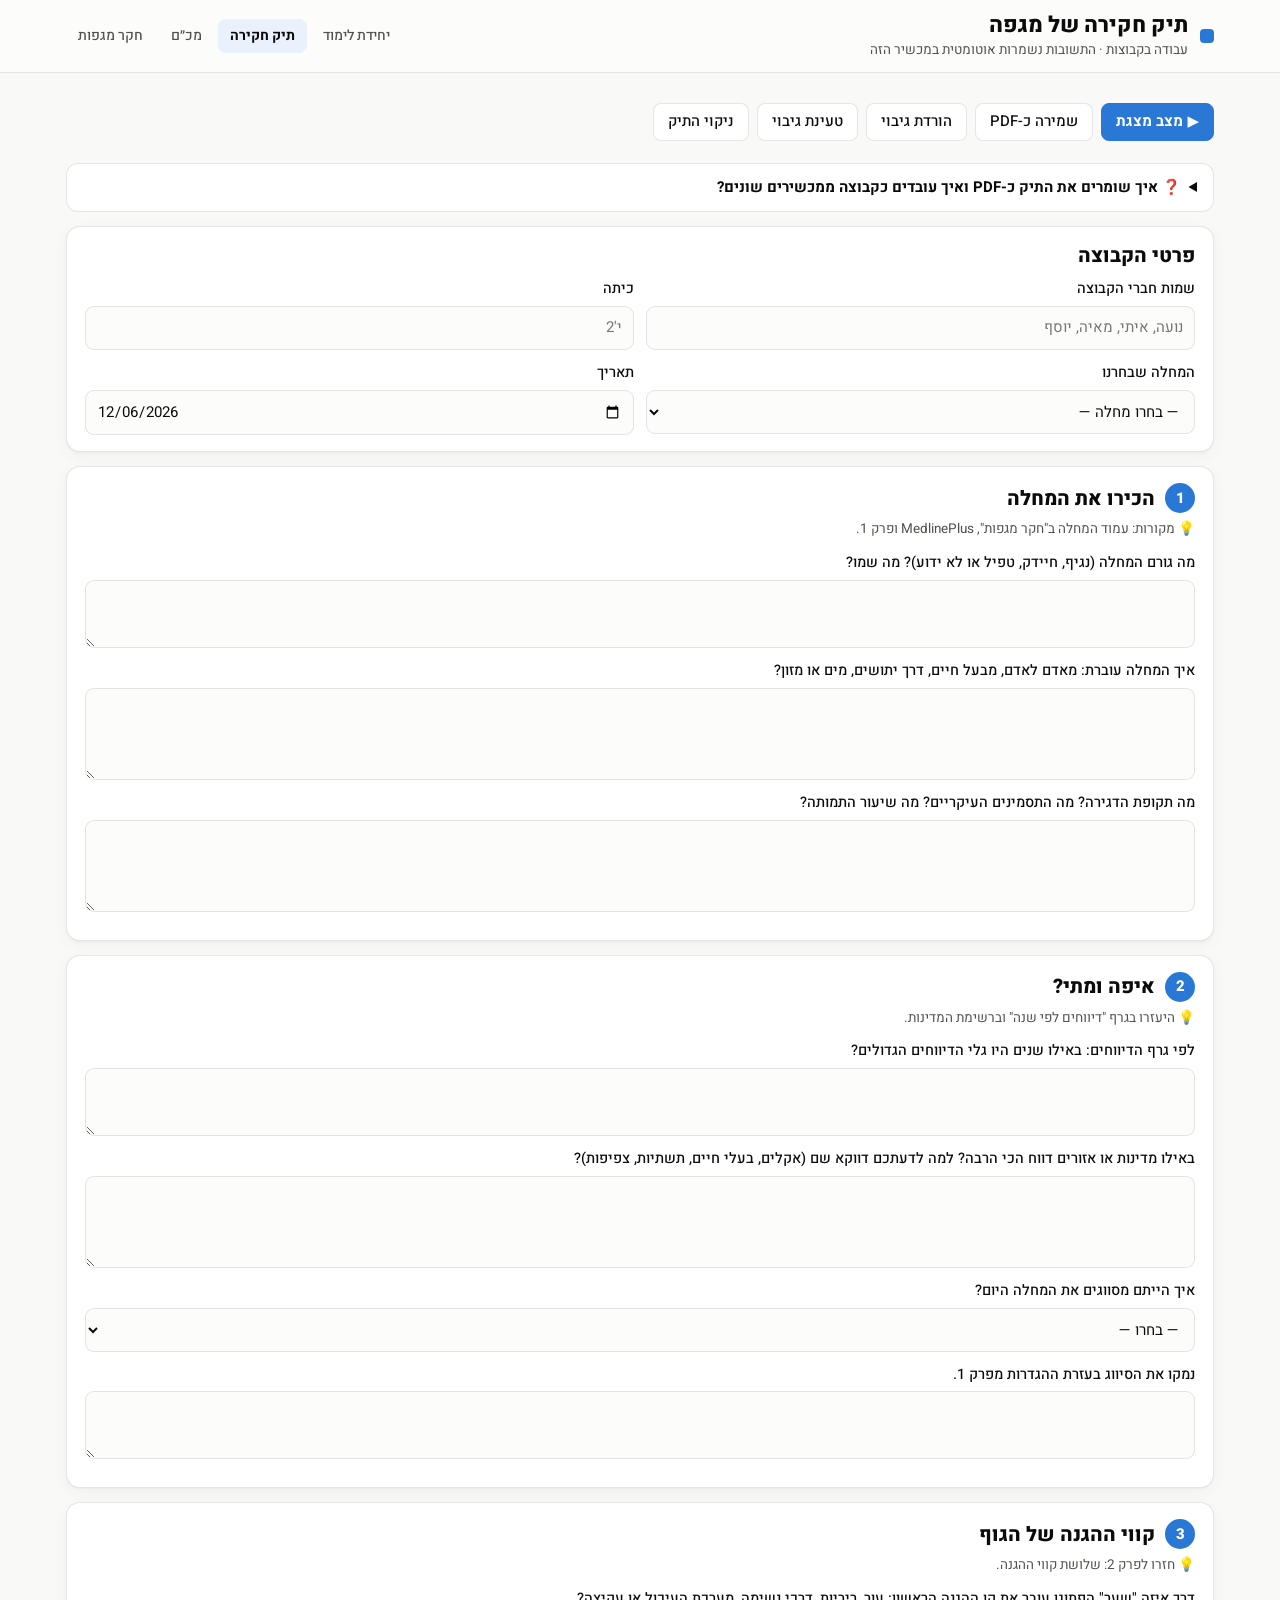
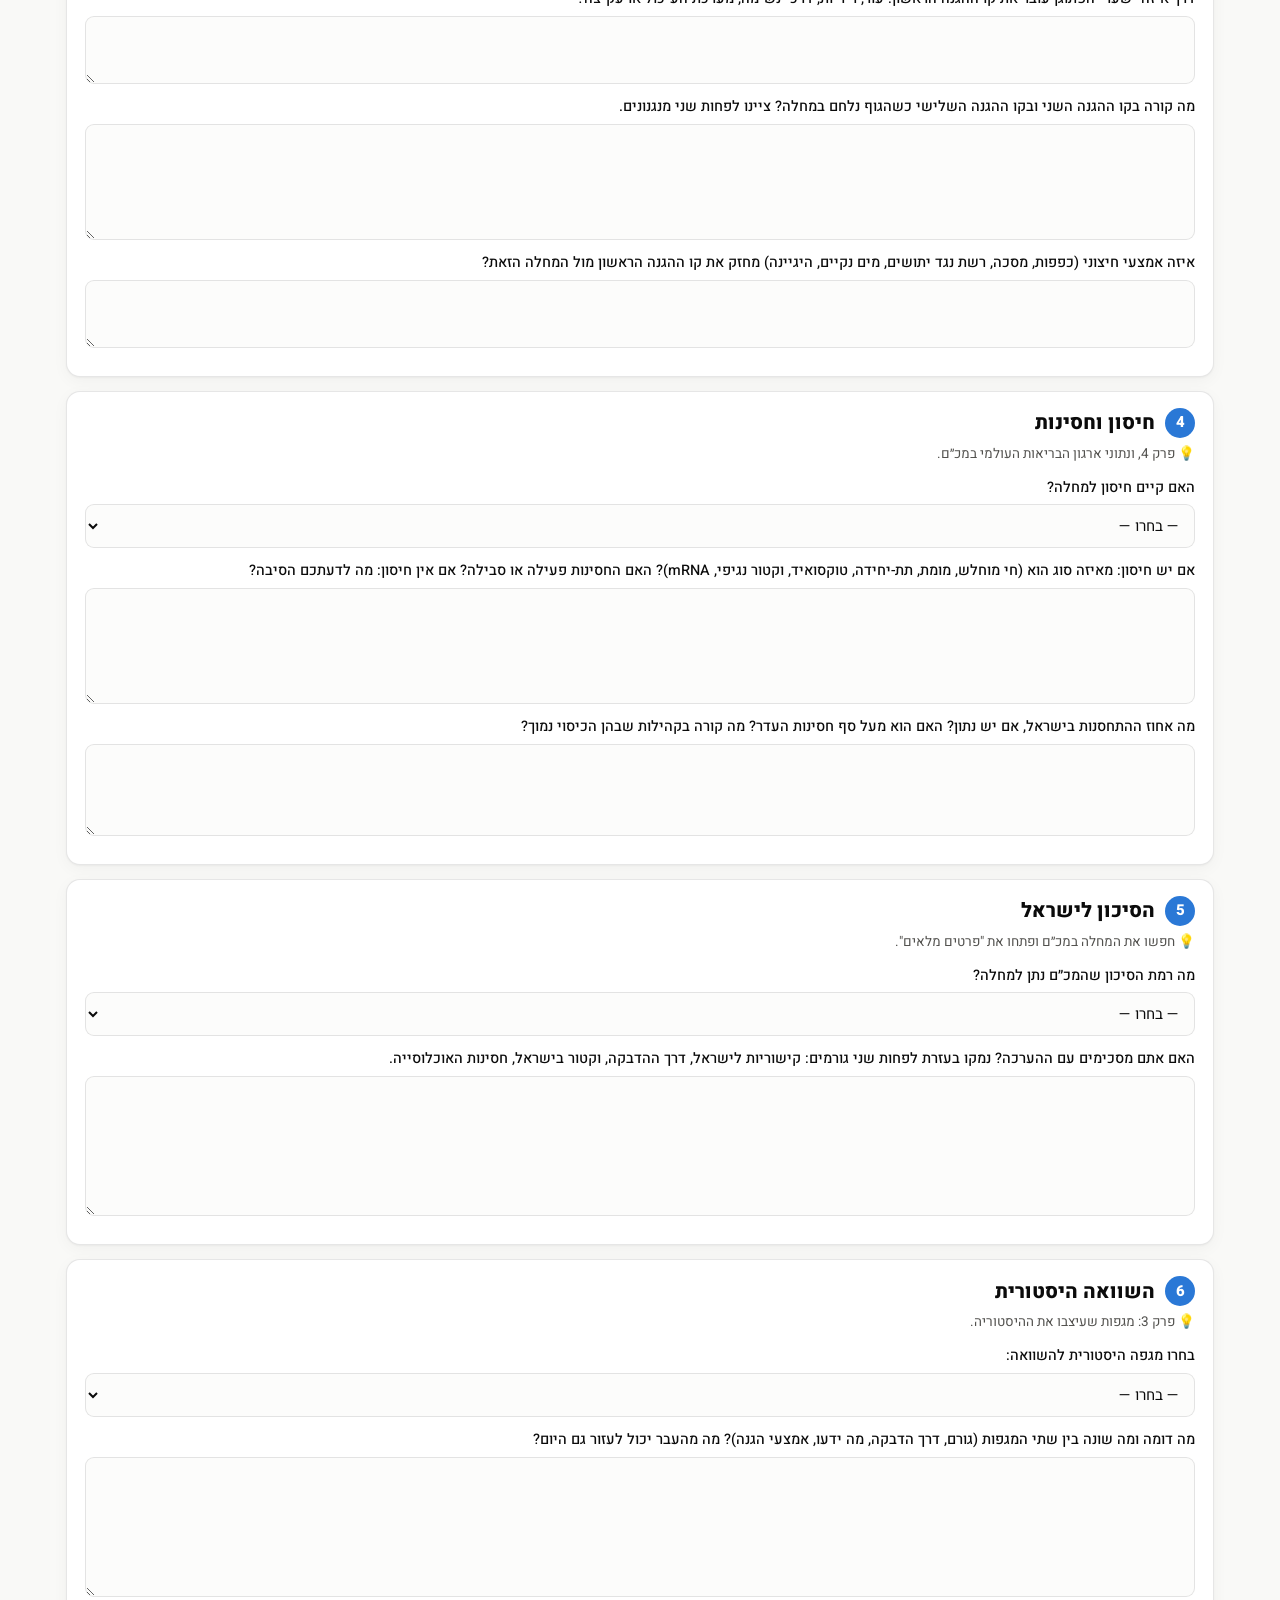
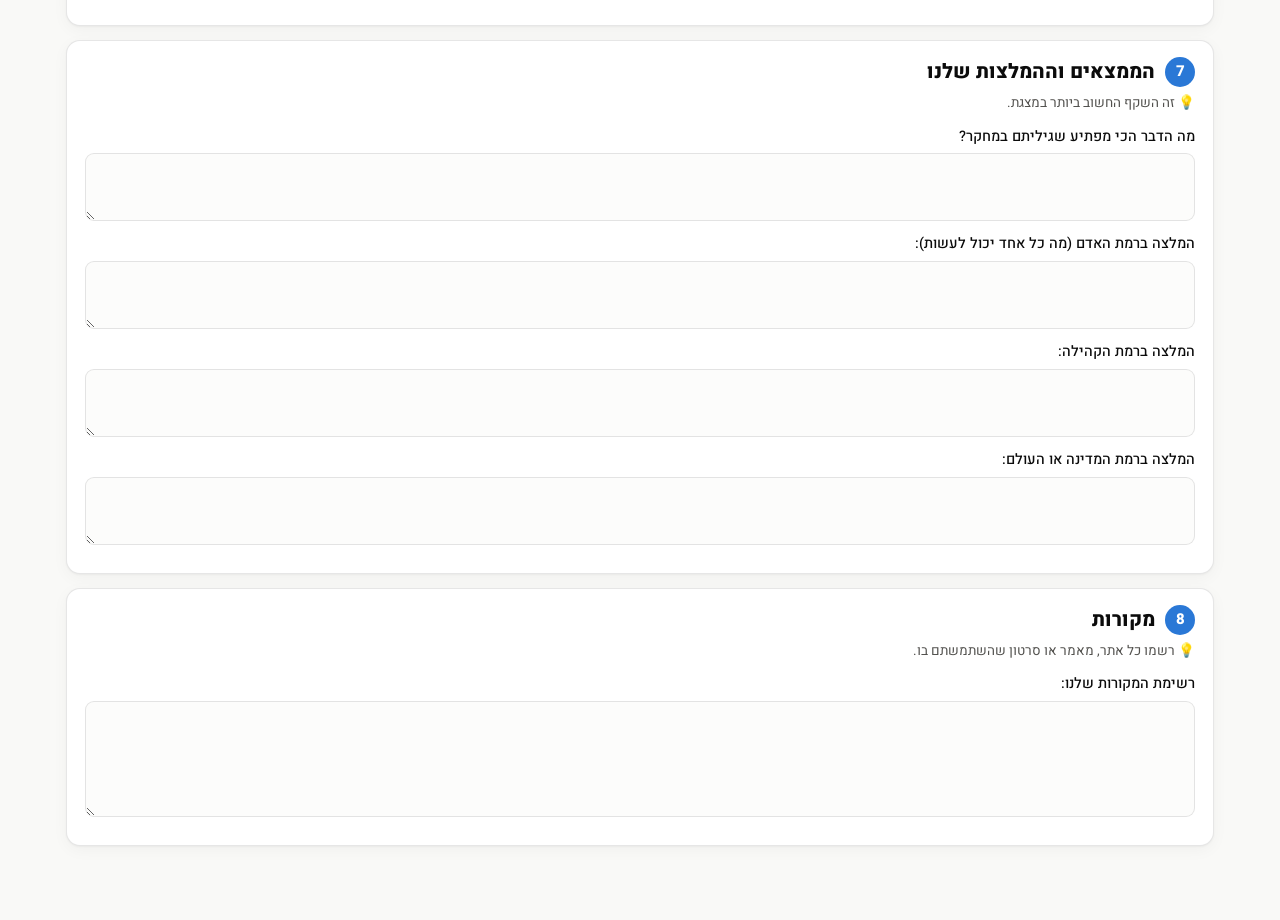
==== commit fdeb9775: "Let students save their quiz answers and research file as PDF Adds a 'my answers' summary to the lea" ====
--- a/learn/research.html
+++ b/learn/research.html
@@ -39,6 +39,29 @@
     <span id="saved" class="muted" aria-live="polite"></span>
   </div>
 
+  <details class="help" id="help">
+    <summary>❓ איך שומרים את התיק כ-PDF ואיך עובדים כקבוצה ממכשירים שונים?</summary>
+    <div class="help-body">
+      <h3>📄 שמירה כקובץ PDF</h3>
+      <p>לוחצים על <b>"שמירה כ-PDF"</b>. נפתח חלון הדפסה, אבל לא מדפיסים:</p>
+      <ul>
+        <li><b>במחשב (Chrome או Edge):</b> ב"יעד" או ב"מדפסת" בוחרים <b>"שמירה כ-PDF"</b> (Save as PDF), לוחצים "שמירה" ובוחרים תיקייה.</li>
+        <li><b>בטלפון אנדרואיד:</b> למעלה, במקום שם המדפסת, בוחרים <b>"שמירה כ-PDF"</b> ולוחצים על הכפתור הצהוב PDF.</li>
+        <li><b>באייפון:</b> במסך ההדפסה לוחצים על <b>כפתור השיתוף</b> (ריבוע עם חץ) ובוחרים <b>"שמירה בקבצים"</b>. אפשר גם לשלוח ישירות בוואטסאפ או במייל.</li>
+      </ul>
+      <p class="muted">הקובץ יוצא כשקפים: עמוד שער ועוד עמוד לכל חלק בתיק. אפשר להציג אותו בכיתה או להגיש אותו למורה.</p>
+
+      <h3>👥 עבודה מכמה מכשירים</h3>
+      <p>התשובות נשמרות רק במכשיר שבו כתבו אותן. כדי להעביר את התיק לחבר בקבוצה:</p>
+      <ol>
+        <li>מי שכתב לוחץ <b>"הורדת גיבוי"</b>. יורד קובץ קטן שהשם שלו מתחיל ב-research.</li>
+        <li>שולחים את הקובץ לחבר בוואטסאפ, במייל או ב-Google Drive.</li>
+        <li>החבר פותח את תיק החקירה במכשיר שלו, לוחץ <b>"טעינת גיבוי"</b> ובוחר את הקובץ. כל התשובות יופיעו אצלו.</li>
+      </ol>
+      <p class="muted">💡 טיפ: כדאי שאחד מחברי הקבוצה יהיה "הכותב הראשי", והאחרים ישלחו לו את התשובות שלהם. כך לא דורסים אחד לשני את העבודה.</p>
+    </div>
+  </details>
+
   <section class="r-card group">
     <h2>פרטי הקבוצה</h2>
     <div class="grid2">
--- a/learn/learn.css
+++ b/learn/learn.css
@@ -124,3 +124,29 @@
 .why.ok b { color: var(--good-t); } .why.no b { color: var(--bad-t); }
 .reset { margin-top: 6px; font-size: 13px; }
 .steps li { margin-bottom: 6px; }
+
+/* my answers */
+.mine-card { display: grid; grid-template-columns: 2fr 1fr; gap: 12px; max-width: 520px; }
+.mine-card label { display: flex; flex-direction: column; gap: 4px; font-size: 14px; font-weight: 500; }
+.mine-card input { font: inherit; padding: 8px 10px; border-radius: 8px; border: 1px solid var(--border); background: var(--card); color: var(--ink); }
+.mine-scores { display: grid; grid-template-columns: repeat(auto-fill, minmax(190px, 1fr)); gap: 10px; margin: 14px 0; }
+.mine-scores > div { background: var(--card); border: 1px solid var(--border); border-radius: 12px; padding: 10px 14px; display: flex; flex-direction: column; }
+.mine-scores span { font-size: 13px; color: var(--ink-2); } .mine-scores b { font-size: 24px; } .mine-scores small { color: var(--muted); }
+.pdf-how summary { cursor: pointer; }
+.pdf-how ul { margin: 6px 0; }
+.report { display: none; }
+@media print {
+  body.print-report > *:not(#report) { display: none !important; }
+  body.print-report .report { display: block !important; color: #0b0b0b; font-size: 11pt; }
+  body.print-report { background: #fff; }
+  .rp-h { display: flex; justify-content: space-between; border-bottom: 3px solid #2a78d6; padding-bottom: 8px; margin-bottom: 10px; }
+  .rp-h h1 { font-size: 22pt; margin: 0; } .rp-k { color: #2a78d6; font-weight: 700; font-size: 10pt; }
+  .rp-meta { text-align: left; font-size: 11pt; } .rp-total { font-weight: 800; font-size: 13pt; margin-top: 4px; }
+  .rp-ch h2 { font-size: 14pt; margin: 14px 0 6px; display: flex; justify-content: space-between; break-after: avoid; }
+  .rp-ch h2 span { color: #2a78d6; }
+  .rp-q { break-inside: avoid; border-inline-start: 4px solid #c3c2b7; padding: 4px 10px; margin: 6px 0; }
+  .rp-q.ok { border-color: #0ca30c; } .rp-q.no { border-color: #d03b3b; }
+  .rp-q p { margin: 2px 0; } .rp-c { color: #006300; }
+  * { -webkit-print-color-adjust: exact; print-color-adjust: exact; }
+}
+@media (max-width: 500px) { .mine-card { grid-template-columns: 1fr; } }
--- a/learn/research.css
+++ b/learn/research.css
@@ -78,3 +78,11 @@
 @page sheet { size: A4 portrait; margin: 10mm 0; }
 .slide { page: deck; }
 .ws { page: sheet; }
+
+/* help box */
+.help { background: var(--card); border: 1px solid var(--border); border-radius: 12px; margin-bottom: 14px; }
+.help summary { cursor: pointer; padding: 12px 16px; font-weight: 700; font-size: 15px; }
+.help[open] summary { border-bottom: 1px solid var(--grid); }
+.help-body { padding: 4px 18px 14px; }
+.help-body h3 { font-size: 16px; margin: 14px 0 4px; }
+.help-body p, .help-body li { font-size: 14.5px; line-height: 1.65; margin: 4px 0; }
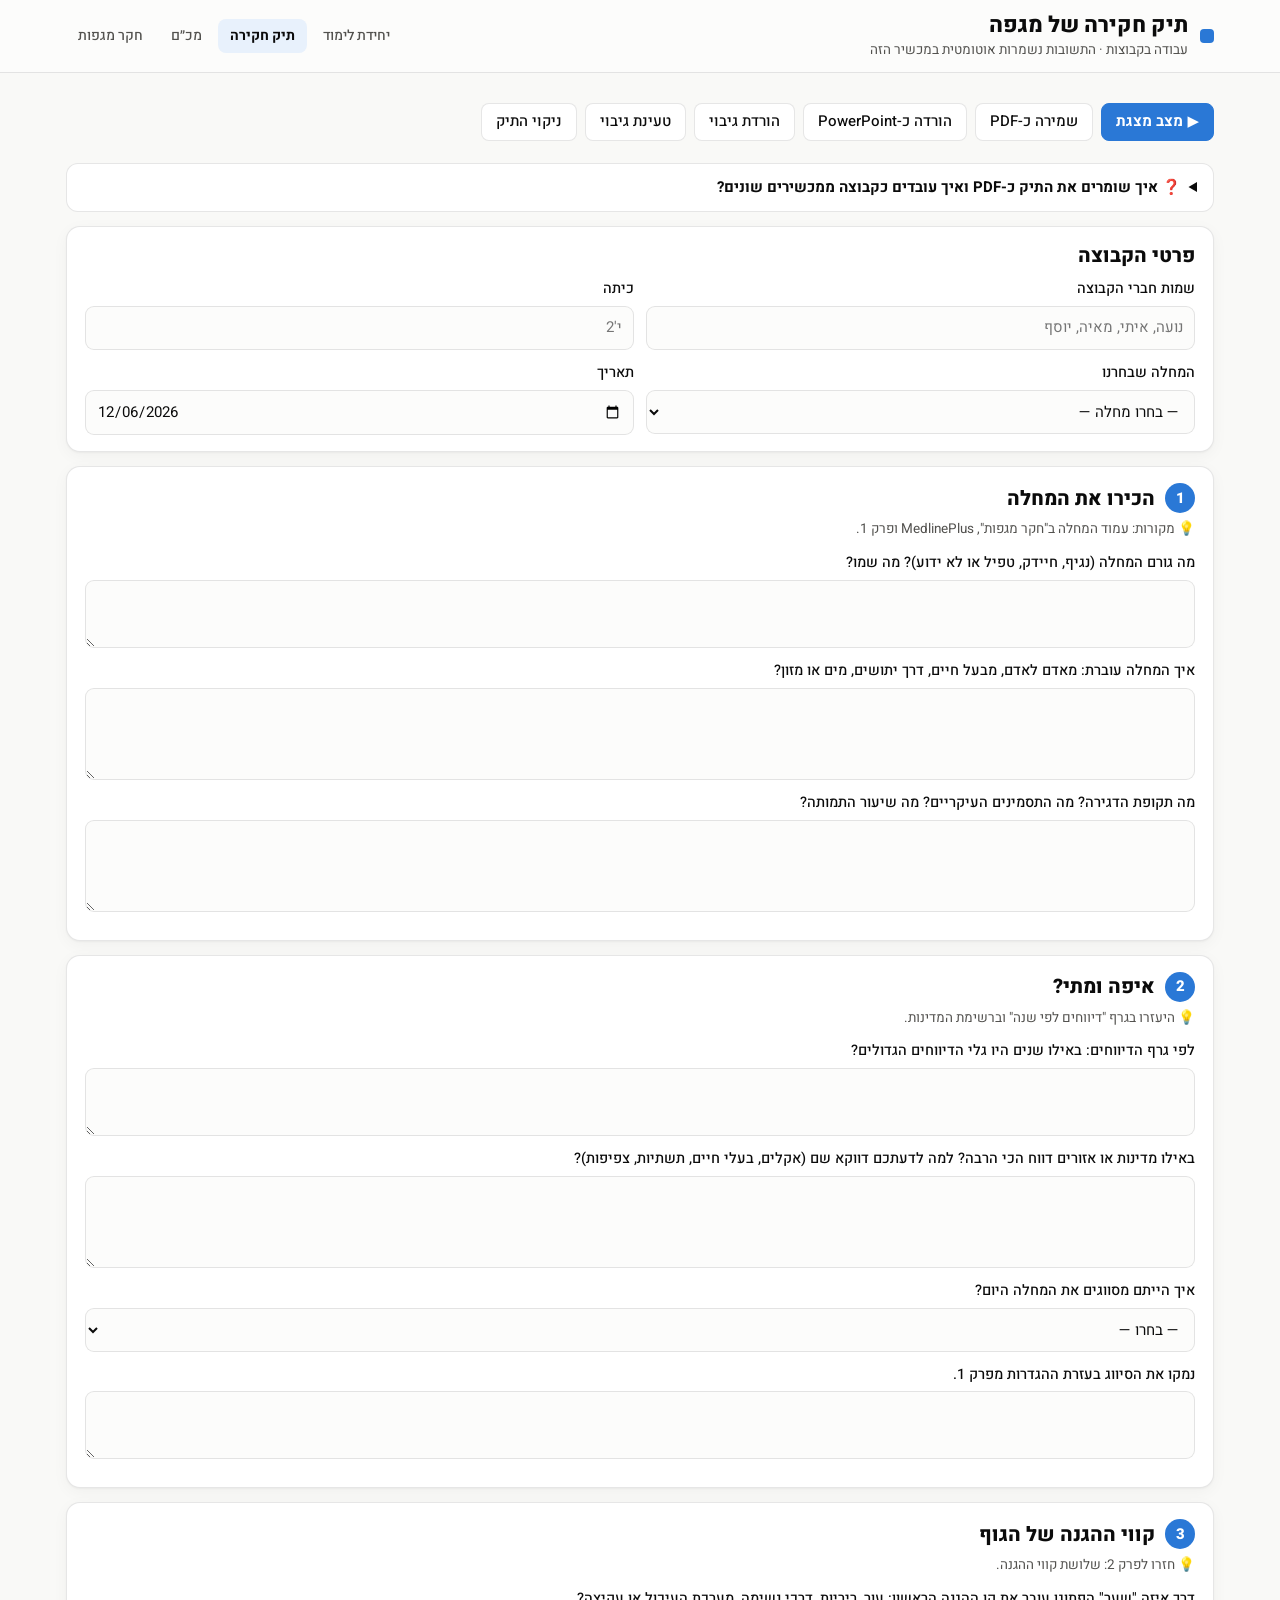
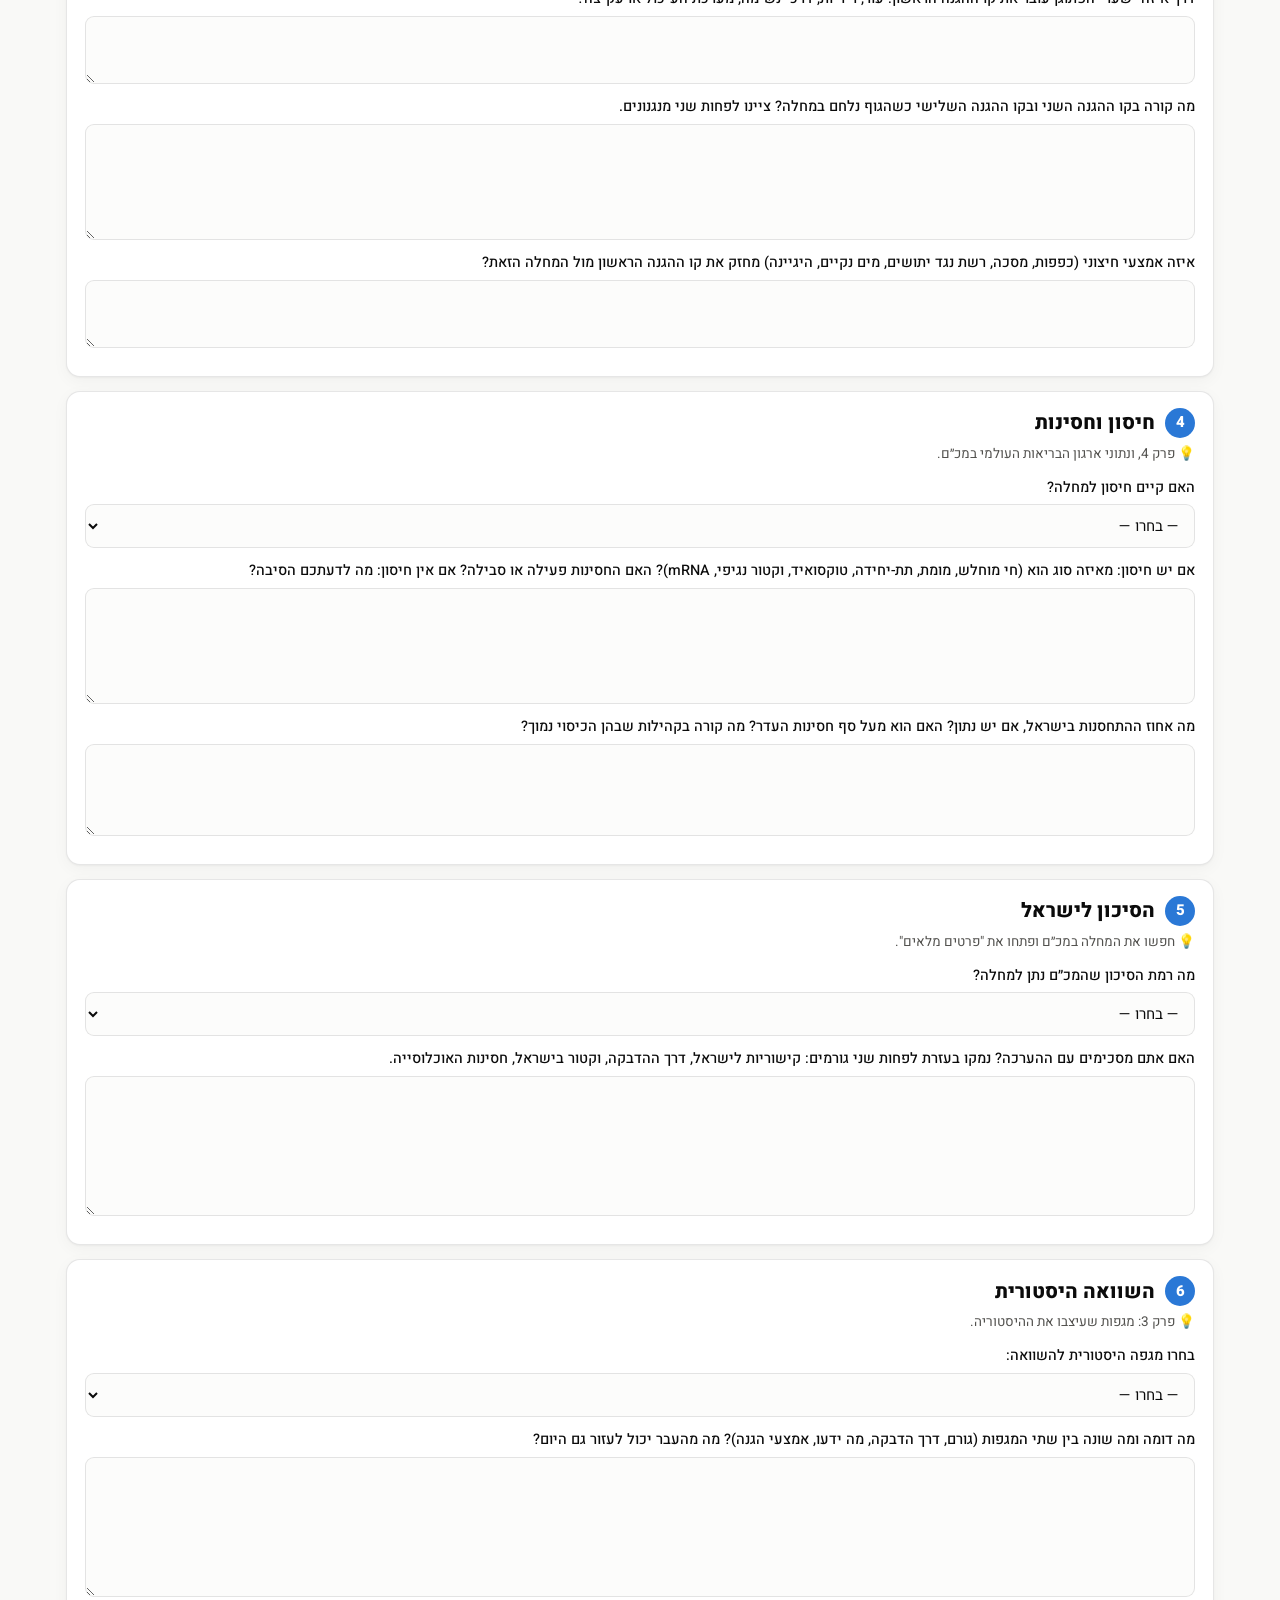
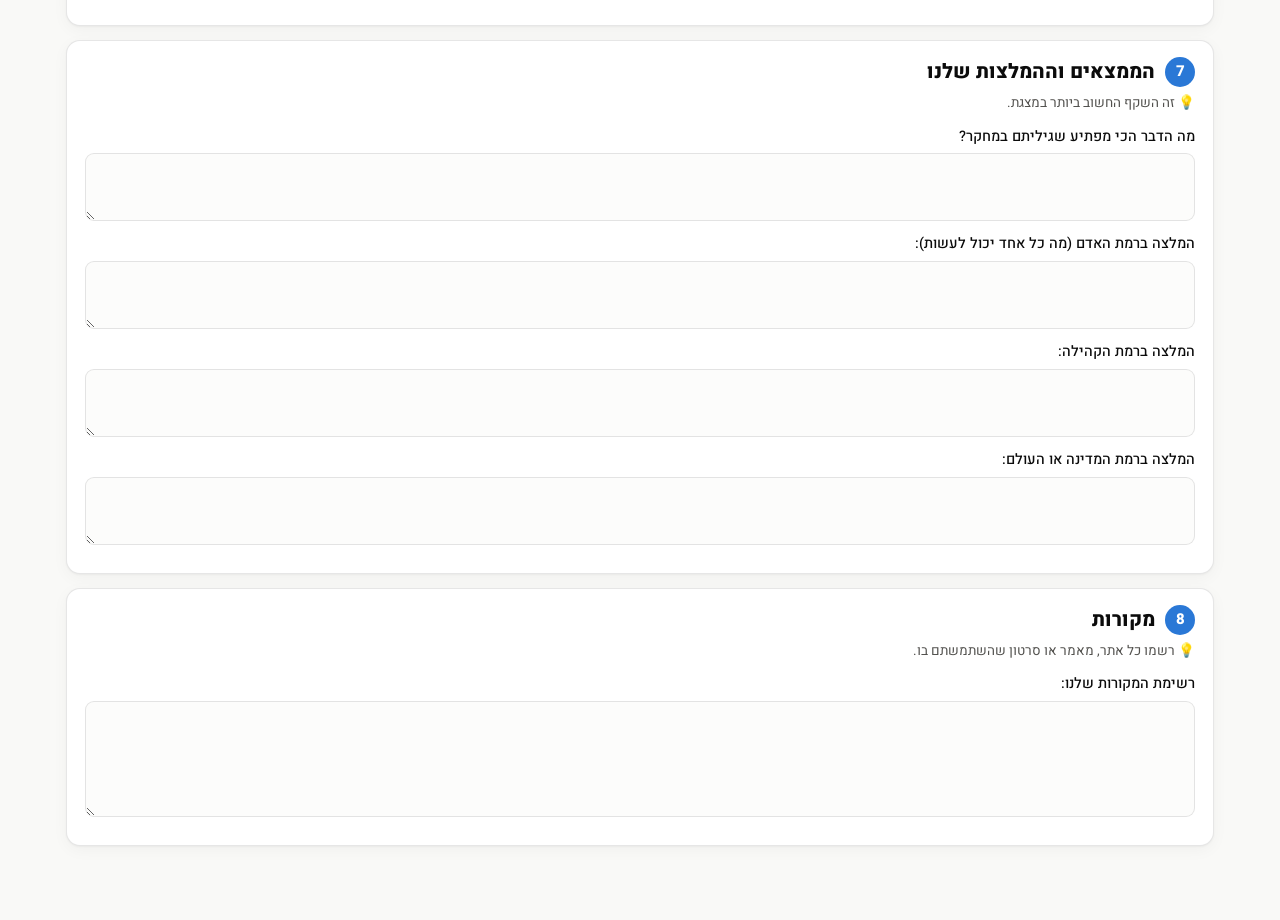
==== commit 4ebed851: "Fit long answers on slides and add PowerPoint export Slides are now measured off-screen: a crowded s" ====
--- a/learn/research.html
+++ b/learn/research.html
@@ -33,6 +33,7 @@
   <div class="toolbar">
     <button class="btn btn-primary" type="button" id="present">▶ מצב מצגת</button>
     <button class="btn" type="button" id="pdf">שמירה כ-PDF</button>
+    <button class="btn pptx-btn" type="button">הורדה כ-PowerPoint</button>
     <button class="btn" type="button" id="backup">הורדת גיבוי</button>
     <label class="btn" for="restore">טעינת גיבוי</label><input type="file" id="restore" accept=".json" hidden>
     <button class="btn" type="button" id="clear">ניקוי התיק</button>
@@ -50,6 +51,9 @@
         <li><b>באייפון:</b> במסך ההדפסה לוחצים על <b>כפתור השיתוף</b> (ריבוע עם חץ) ובוחרים <b>"שמירה בקבצים"</b>. אפשר גם לשלוח ישירות בוואטסאפ או במייל.</li>
       </ul>
       <p class="muted">הקובץ יוצא כשקפים: עמוד שער ועוד עמוד לכל חלק בתיק. אפשר להציג אותו בכיתה או להגיש אותו למורה.</p>
+
+      <h3>📊 הורדה כמצגת PowerPoint</h3>
+      <p>לוחצים על <b>"הורדה כ-PowerPoint"</b> (או על "⬇ PowerPoint" במצב מצגת), ויורד קובץ ‎.pptx. אפשר לפתוח אותו ב-PowerPoint, ב-Google Slides או ב-Keynote, ולהוסיף לו תמונות וגרפים מהאתר.</p>
 
       <h3>👥 עבודה מכמה מכשירים</h3>
       <p>התשובות נשמרות רק במכשיר שבו כתבו אותן. כדי להעביר את התיק לחבר בקבוצה:</p>
@@ -82,6 +86,7 @@
     <button type="button" id="prev" class="btn">→ הקודם</button>
     <span id="counter"></span>
     <button type="button" id="next" class="btn">הבא ←</button>
+    <button type="button" class="btn pptx-btn">⬇ PowerPoint</button>
     <button type="button" id="exit" class="btn">✕ יציאה</button>
   </div>
   <div id="slides"></div>
--- a/learn/research.css
+++ b/learn/research.css
@@ -25,13 +25,19 @@
 .deck-bar { display: flex; gap: 8px; align-items: center; justify-content: center; padding: 8px; color: #fff; }
 .deck-bar .btn { background: rgba(255,255,255,.1); color: #fff; border-color: rgba(255,255,255,.2); }
 #slides { flex: 1; position: relative; display: grid; place-items: center; padding: 0 2vw 2vw; }
-.slide { display: none; width: min(96vw, calc((100vh - 70px) * 16 / 9)); aspect-ratio: 16 / 9; background: #fcfcfb; color: #0b0b0b; border-radius: 12px; padding: 4.5% 5.5%; overflow: hidden; flex-direction: column; font-size: clamp(12px, 1.7vw, 28px); }
+/* All slide sizes are in em and the font is 1.75% of the slide width, so a slide
+   looks the same on screen, in the off-screen measuring box and in print. */
+.slide { --sw: min(96vw, calc((100vh - 70px) * 16 / 9)); display: none; width: var(--sw); aspect-ratio: 16 / 9; background: #fcfcfb; color: #0b0b0b; border-radius: 12px; padding: 4.5% 5.5%; overflow: hidden; flex-direction: column; font-size: calc(var(--sw) * 0.0175); }
 .slide.on { display: flex; }
 .slide h2 { font-size: 2.2em; margin: 0; }
 .sl-h { display: flex; align-items: center; gap: .6em; border-bottom: 3px solid #2a78d6; padding-bottom: .5em; margin-bottom: .9em; }
 .sl-h .r-n { width: 1.8em; height: 1.8em; font-size: 1em; }
 .sl-t { margin-inline-start: auto; color: #77756f; font-size: .85em; }
-.sl-body { display: flex; flex-direction: column; gap: .8em; overflow: hidden; }
+.sl-body { display: flex; flex-direction: column; gap: .8em; overflow: hidden; flex: 1; min-height: 0; }
+.slide.dense .sl-body { font-size: .84em; gap: .6em; }
+.slide h2 small { font-size: .5em; color: #77756f; font-weight: 500; }
+.deck-measure { position: fixed; top: 0; left: 0; z-index: -1; width: 1280px; visibility: hidden; pointer-events: none; }
+.deck-measure .slide { --sw: 1280px; display: flex; height: 720px; aspect-ratio: auto; }
 .sl-body.cols { display: grid; grid-template-columns: 1fr 1fr; gap: .8em 1.6em; align-content: start; }
 .sl-f b { display: block; color: #2a78d6; font-size: .8em; margin-bottom: .15em; }
 .sl-f p { margin: 0; line-height: 1.45; font-size: .95em; }
@@ -49,7 +55,7 @@
   body.print-deck { background: #fff; }
   body.print-deck .deck { position: static; background: none; display: block; }
   body.print-deck #slides { display: block; padding: 0; }
-  body.print-deck .slide { display: flex !important; width: 297mm; height: 209mm; aspect-ratio: auto; border-radius: 0; font-size: 15pt; break-after: page; page-break-after: always; -webkit-print-color-adjust: exact; print-color-adjust: exact; }
+  body.print-deck .slide { display: flex !important; width: 297mm; height: 209mm; aspect-ratio: auto; border-radius: 0; font-size: calc(297mm * 0.0175); break-after: page; page-break-after: always; -webkit-print-color-adjust: exact; print-color-adjust: exact; }
   body.print-deck .slide:last-child { break-after: auto; page-break-after: auto; }
 }
 
